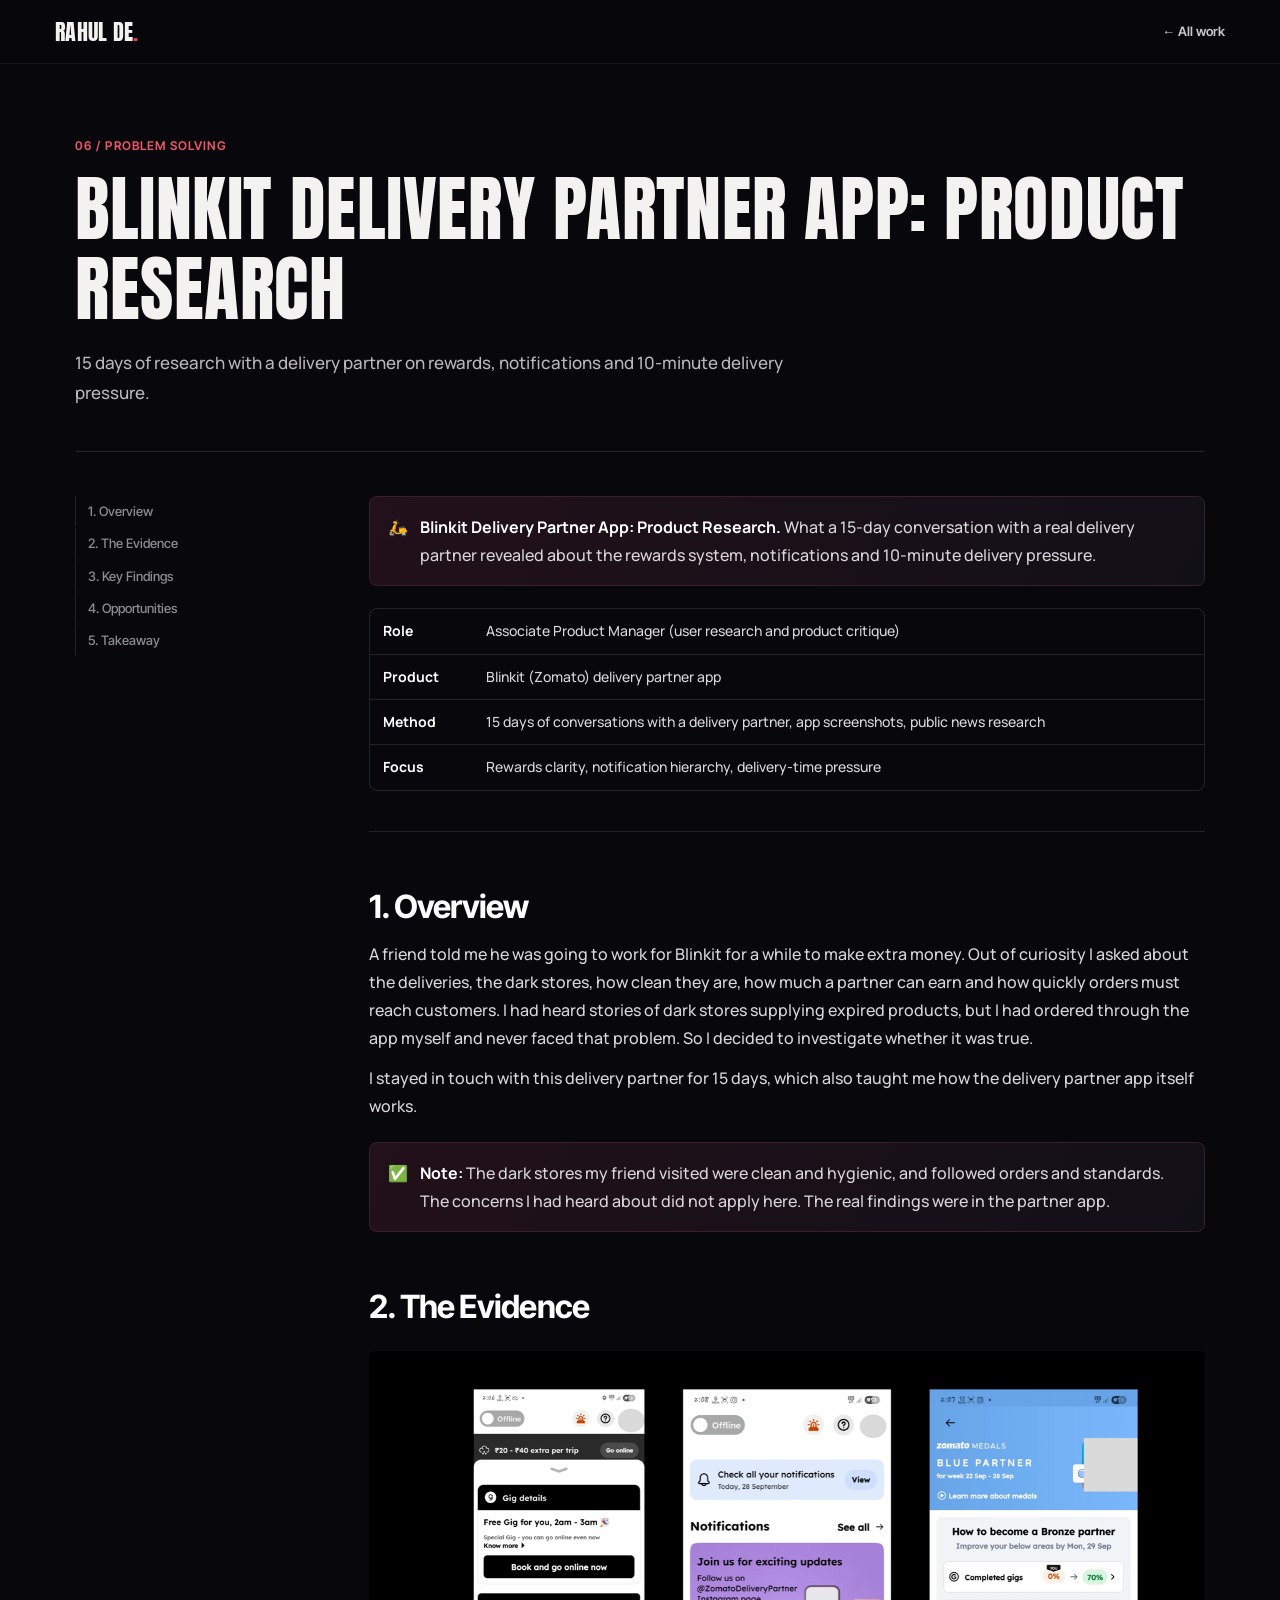
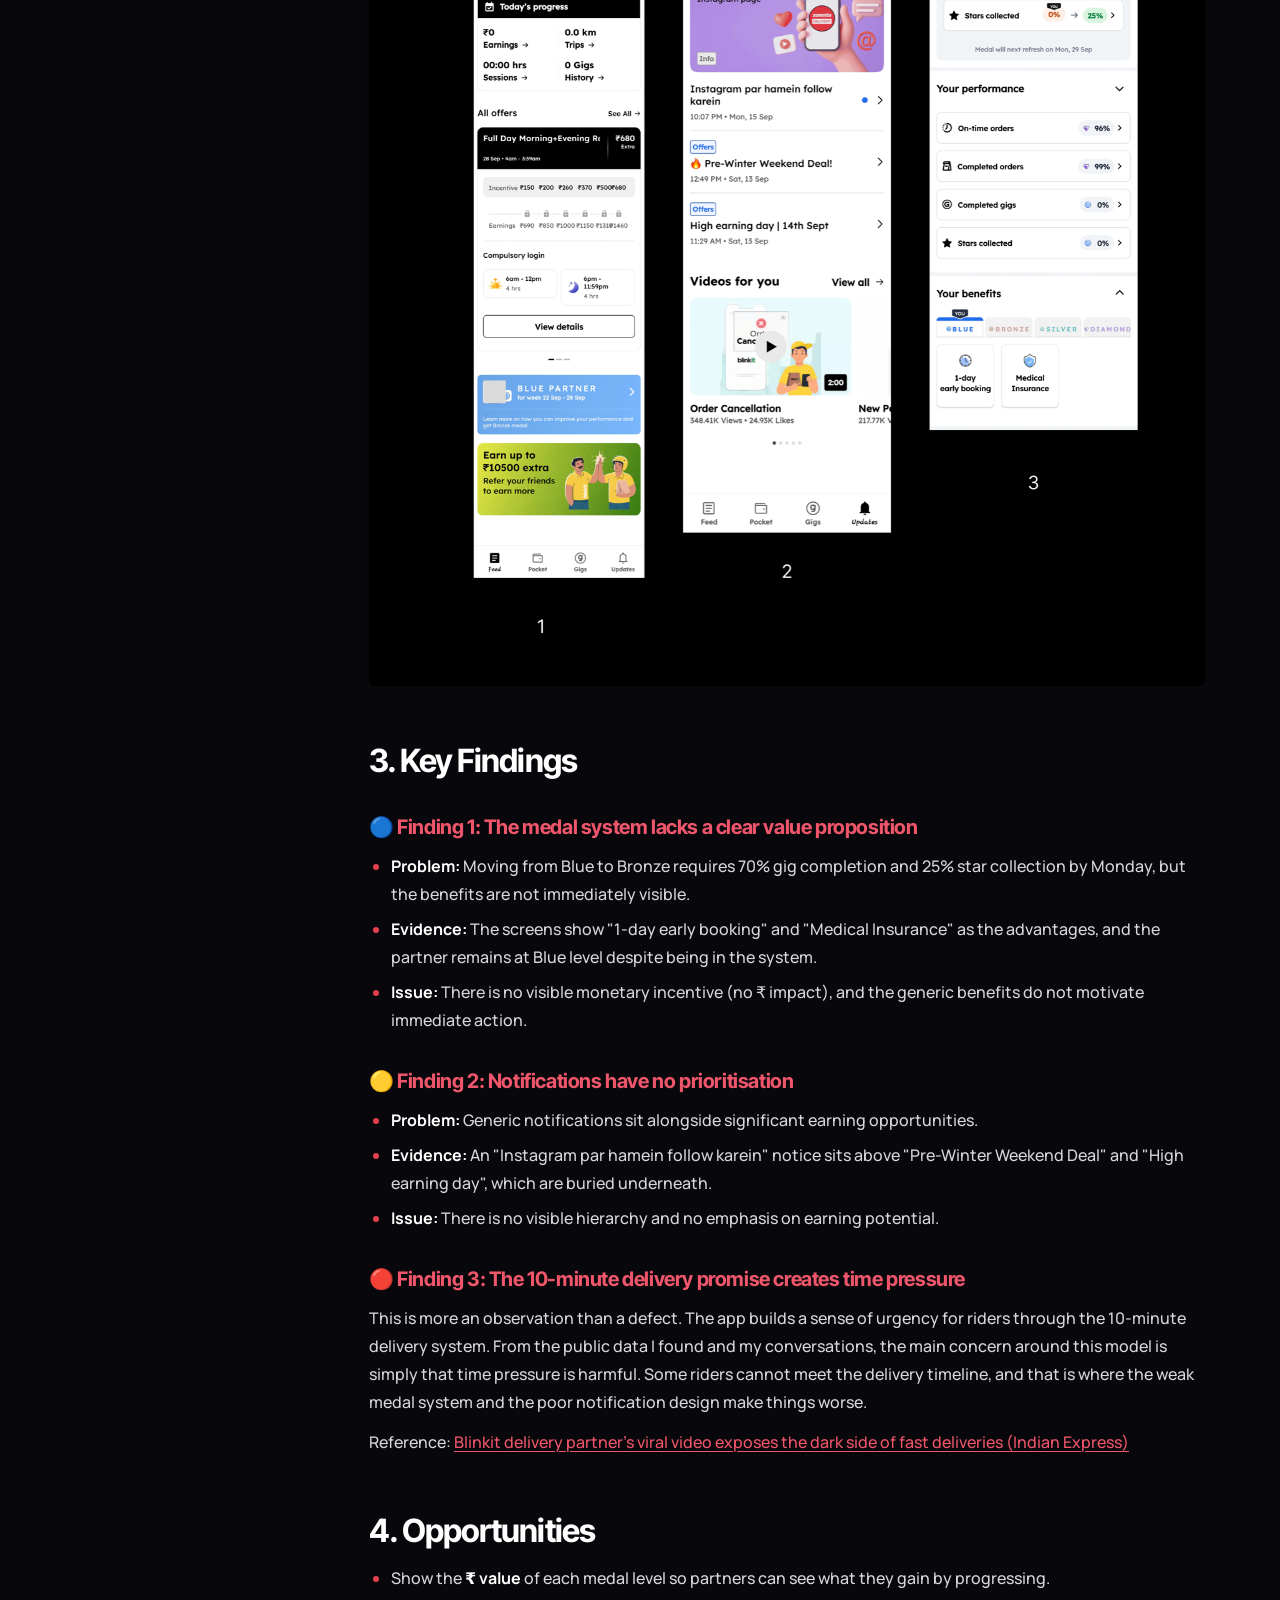
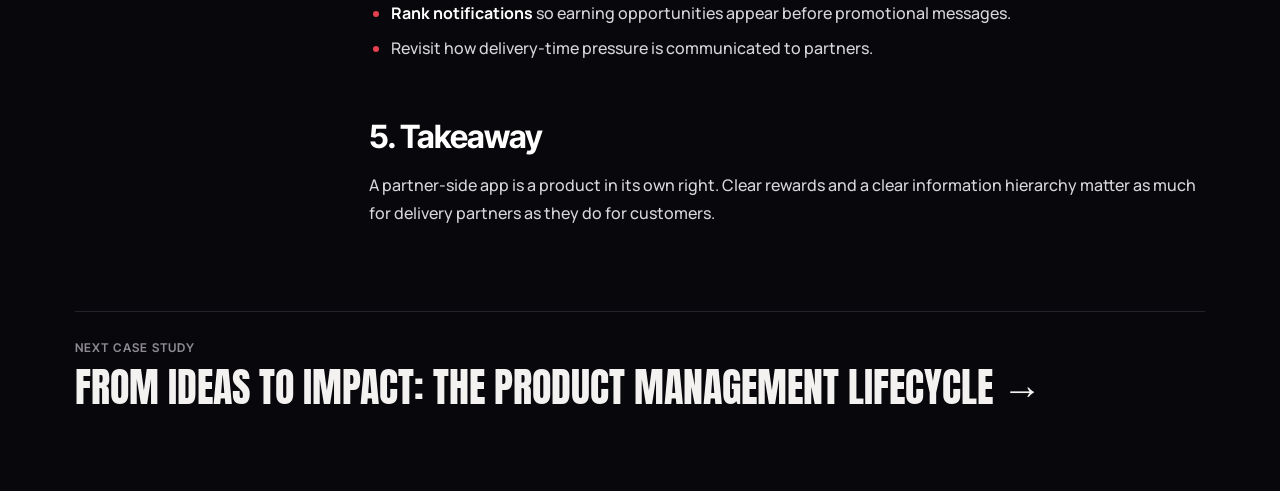
==== work/blinkit-research.html @ 93a2fd00 "Replace placeholder content with Rahul's real portfolio Adds his profile, skills, experience and pho" ====
<!doctype html>
<html lang="en"><head><meta charset="utf-8"><meta name="viewport" content="width=device-width,initial-scale=1">
<title>Blinkit Delivery Partner App: Product Research | Rahul De</title><meta name="description" content="15 days of research with a delivery partner on rewards, notifications and 10-minute delivery pressure."><meta name="theme-color" content="#08080c">
<link rel="icon" href="../assets/favicon.svg" type="image/svg+xml"><link rel="stylesheet" href="../case.css"></head>
<body>
<header class="ctop"><a class="clogo" href="../index.html">RAHUL DE<i>.</i></a><a class="cback" href="../index.html#work">← All work</a></header>
<main class="cwrap">
<div class="chead"><p class="ckick">06 / Problem Solving</p><h1>Blinkit Delivery Partner App: Product Research</h1><p class="cdesc">15 days of research with a delivery partner on rewards, notifications and 10-minute delivery pressure.</p></div>
<div class="cbody"><nav class="ctoc" aria-label="On this page"><a href="#s1">1. Overview</a><a href="#s2">2. The Evidence</a><a href="#s3">3. Key Findings</a><a href="#s4">4. Opportunities</a><a href="#s5">5. Takeaway</a></nav><article class="prose"><aside class="callout"><span>🛵</span><div><p><strong>Blinkit Delivery Partner App: Product Research.</strong> What a 15-day conversation with a real delivery partner revealed about the rewards system, notifications and 10-minute delivery pressure.</p></div></aside><div class="tw"><table><tr><td><strong>Role</strong></td><td>Associate Product Manager (user research and product critique)</td></tr><tr><td><strong>Product</strong></td><td>Blinkit (Zomato) delivery partner app</td></tr><tr><td><strong>Method</strong></td><td>15 days of conversations with a delivery partner, app screenshots, public news research</td></tr><tr><td><strong>Focus</strong></td><td>Rewards clarity, notification hierarchy, delivery-time pressure</td></tr></table></div><hr><h2 id="s1">1. Overview</h2><p>A friend told me he was going to work for Blinkit for a while to make extra money. Out of curiosity I asked about the deliveries, the dark stores, how clean they are, how much a partner can earn and how quickly orders must reach customers. I had heard stories of dark stores supplying expired products, but I had ordered through the app myself and never faced that problem. So I decided to investigate whether it was true.</p><p>I stayed in touch with this delivery partner for 15 days, which also taught me how the delivery partner app itself works.</p><aside class="callout"><span>✅</span><div><p><strong>Note:</strong> The dark stores my friend visited were clean and hygienic, and followed orders and standards. The concerns I had heard about did not apply here. The real findings were in the partner app.</p></div></aside><h2 id="s2">2. The Evidence</h2><figure><img src="../assets/case/blinkit-research/01.png" alt="Case study image" loading="lazy"></figure><h2 id="s3">3. Key Findings</h2><h3 id="s4">🔵 Finding 1: The medal system lacks a clear value proposition</h3><ul><li><strong>Problem:</strong> Moving from Blue to Bronze requires 70% gig completion and 25% star collection by Monday, but the benefits are not immediately visible.</li><li><strong>Evidence:</strong> The screens show &quot;1-day early booking&quot; and &quot;Medical Insurance&quot; as the advantages, and the partner remains at Blue level despite being in the system.</li><li><strong>Issue:</strong> There is no visible monetary incentive (no ₹ impact), and the generic benefits do not motivate immediate action.</li></ul><h3 id="s4">🟡 Finding 2: Notifications have no prioritisation</h3><ul><li><strong>Problem:</strong> Generic notifications sit alongside significant earning opportunities.</li><li><strong>Evidence:</strong> An &quot;Instagram par hamein follow karein&quot; notice sits above &quot;Pre-Winter Weekend Deal&quot; and &quot;High earning day&quot;, which are buried underneath.</li><li><strong>Issue:</strong> There is no visible hierarchy and no emphasis on earning potential.</li></ul><h3 id="s4">🔴 Finding 3: The 10-minute delivery promise creates time pressure</h3><p>This is more an observation than a defect. The app builds a sense of urgency for riders through the 10-minute delivery system. From the public data I found and my conversations, the main concern around this model is simply that time pressure is harmful. Some riders cannot meet the delivery timeline, and that is where the weak medal system and the poor notification design make things worse.</p><p>Reference: <a href="https://indianexpress.com/article/trending/trending-in-india/blinkit-delivery-partner-expose-dark-side-of-fast-deliveries-viral-video-10259596/" target="_blank" rel="noopener">Blinkit delivery partner&#x27;s viral video exposes the dark side of fast deliveries (Indian Express)</a></p><h2 id="s4">4. Opportunities</h2><ul><li>Show the <strong>₹ value</strong> of each medal level so partners can see what they gain by progressing.</li><li><strong>Rank notifications</strong> so earning opportunities appear before promotional messages.</li><li>Revisit how delivery-time pressure is communicated to partners.</li></ul><h2 id="s5">5. Takeaway</h2><p>A partner-side app is a product in its own right. Clear rewards and a clear information hierarchy matter as much for delivery partners as they do for customers.</p></article></div>
<nav class="cnext"><a href="pm-lifecycle.html"><small>Next case study</small><span>From Ideas to Impact: The Product Management Lifecycle →</span></a></nav>
</main>

</body></html>
---- case.css ----
@font-face{font-family:Anton;src:url(assets/fonts/anton-latin-400-normal.woff2) format("woff2");font-display:swap}
@font-face{font-family:"Inter Tight";src:url(assets/fonts/inter-tight-latin-wght-normal.woff2) format("woff2");font-weight:100 900;font-display:swap}
@font-face{font-family:Manrope;src:url(assets/fonts/manrope-latin-wght-normal.woff2) format("woff2");font-weight:200 800;font-display:swap}
:root{--bg:#08080c;--red:#e5404f;--pink:#f0566b;--ink:#f4f2f1;--mute:#b9b6bc;--dim:#8d8a91;--line:#23232b}
*{box-sizing:border-box;margin:0;padding:0}
html{background:var(--bg);scroll-behavior:smooth;scrollbar-color:#55535c var(--bg)}
body{background:var(--bg);color:var(--ink);font:500 16px/1.75 Manrope,system-ui,sans-serif;-webkit-font-smoothing:antialiased;overflow-x:clip}
a{color:inherit}
:focus-visible{outline:2px solid #2f8cff;outline-offset:3px}
.ctop{position:sticky;top:0;z-index:5;height:64px;padding:0 clamp(20px,4.3vw,66px);display:flex;align-items:center;justify-content:space-between;background:rgba(8,8,12,.86);backdrop-filter:blur(10px);border-bottom:1px solid #15151b}
.clogo{font:400 22px/1 Anton,sans-serif;letter-spacing:.012em;text-decoration:none}.clogo i{color:var(--red);font-style:normal}
.cback{font:600 13px/1 "Inter Tight",sans-serif;text-decoration:none;color:#c9c6cc}.cback:hover{color:var(--pink)}
.cwrap{max-width:1240px;margin:auto;padding:0 clamp(20px,4.3vw,66px) 80px}
.chead{padding:72px 0 44px;border-bottom:1px solid var(--line)}
.ckick{font:600 12px/1.6 "Inter Tight",sans-serif;letter-spacing:.09em;text-transform:uppercase;color:var(--pink)}
.chead h1{margin-top:14px;max-width:18em;font:400 clamp(38px,5.6vw,72px)/1.12 Anton,sans-serif;letter-spacing:.008em;text-transform:uppercase}
.cdesc{margin-top:18px;max-width:46em;color:var(--mute);font-size:17px}
.cbody{display:grid;grid-template-columns:230px minmax(0,1fr);gap:64px;margin-top:44px}
.ctoc{position:sticky;top:96px;align-self:start;max-height:calc(100vh - 120px);overflow:auto;display:flex;flex-direction:column;gap:2px;scrollbar-width:thin}
.ctoc:empty{display:none}.ctoc:empty + .prose{grid-column:1 / -1;max-width:820px}
.ctoc a{padding:6px 0 6px 12px;border-left:1px solid var(--line);font:500 13px/1.4 "Inter Tight",sans-serif;color:var(--dim);text-decoration:none}.ctoc a:hover{color:var(--ink);border-color:var(--red)}
.prose{min-width:0;color:#d8d6da}
.prose>:first-child{margin-top:0}
.prose h2{margin:56px 0 14px;scroll-margin-top:84px;font:700 32px/1.2 "Inter Tight",sans-serif;letter-spacing:-.03em;color:#fff}
.prose h3{margin:34px 0 10px;scroll-margin-top:84px;font:700 20px/1.3 "Inter Tight",sans-serif;letter-spacing:-.02em;color:var(--pink)}
.prose p{margin:12px 0}.prose strong{color:#fff}
.prose a{color:var(--pink);text-underline-offset:3px;overflow-wrap:anywhere}
.prose ul,.prose ol{margin:12px 0;padding-left:22px}.prose li{margin:7px 0}.prose li::marker{color:var(--red)}
.prose hr{margin:40px 0;border:0;border-top:1px solid var(--line)}
.prose blockquote{margin:22px 0;padding:6px 0 6px 18px;border-left:3px solid var(--red);font-size:19px;color:#fff}
.prose code{padding:1px 6px;border-radius:4px;background:#1a1a22;font-size:.9em}
.prose pre{margin:20px 0;padding:18px;border-radius:8px;background:#101016;overflow:auto}
.prose pre.mermaid{display:flex;justify-content:center;background:#0f0f15;border:1px solid var(--line);color:#101016;font-size:0}
.prose pre.mermaid[data-processed]{color:inherit;font-size:16px}
.prose pre.mermaid svg{max-width:100%;height:auto}
.prose figure{margin:24px 0}.prose img{display:block;max-width:100%;height:auto;margin:auto;border-radius:6px;background:#fff}
.prose figcaption{margin-top:8px;text-align:center;font-size:13px;color:var(--dim)}
.prose details{margin:16px 0;padding:12px 16px;border:1px solid var(--line);border-radius:8px}.prose summary{cursor:pointer;font-weight:700}
.callout{display:flex;gap:12px;margin:22px 0;padding:16px 18px;border:1px solid #3a2028;border-radius:8px;background:linear-gradient(120deg,#22101a,#121017)}
.callout>span:empty{display:none}.callout>div{min-width:0}.callout p{margin:6px 0}.callout p:first-child{margin-top:0}.callout p:last-child{margin-bottom:0}
.cols{display:grid;grid-auto-flow:column;grid-auto-columns:minmax(0,1fr);gap:28px;margin:20px 0}.cols>div>:first-child{margin-top:0}
.tw{margin:20px 0;overflow-x:auto;border:1px solid var(--line);border-radius:8px}
.prose table{width:100%;min-width:560px;border-collapse:collapse;font-size:14px;line-height:1.6}
.prose th,.prose td{padding:11px 13px;text-align:left;vertical-align:top;border-bottom:1px solid var(--line)}
.prose th{background:#14141b;color:#fff;font-family:"Inter Tight",sans-serif}.prose tr:last-child td{border-bottom:0}
.cnext{margin-top:72px;border-top:1px solid var(--line);padding-top:26px}
.cnext a{display:block;text-decoration:none}.cnext small{display:block;font:600 12px/1.6 "Inter Tight",sans-serif;letter-spacing:.09em;text-transform:uppercase;color:var(--dim)}
.cnext span{display:block;margin-top:6px;font:400 clamp(24px,3.4vw,40px)/1.2 Anton,sans-serif;text-transform:uppercase}.cnext a:hover span{color:var(--pink)}
@media (max-width:860px){.cbody{grid-template-columns:1fr;gap:28px}.ctoc{position:static;max-height:220px}.cols{grid-auto-flow:row}.chead{padding-top:44px}}
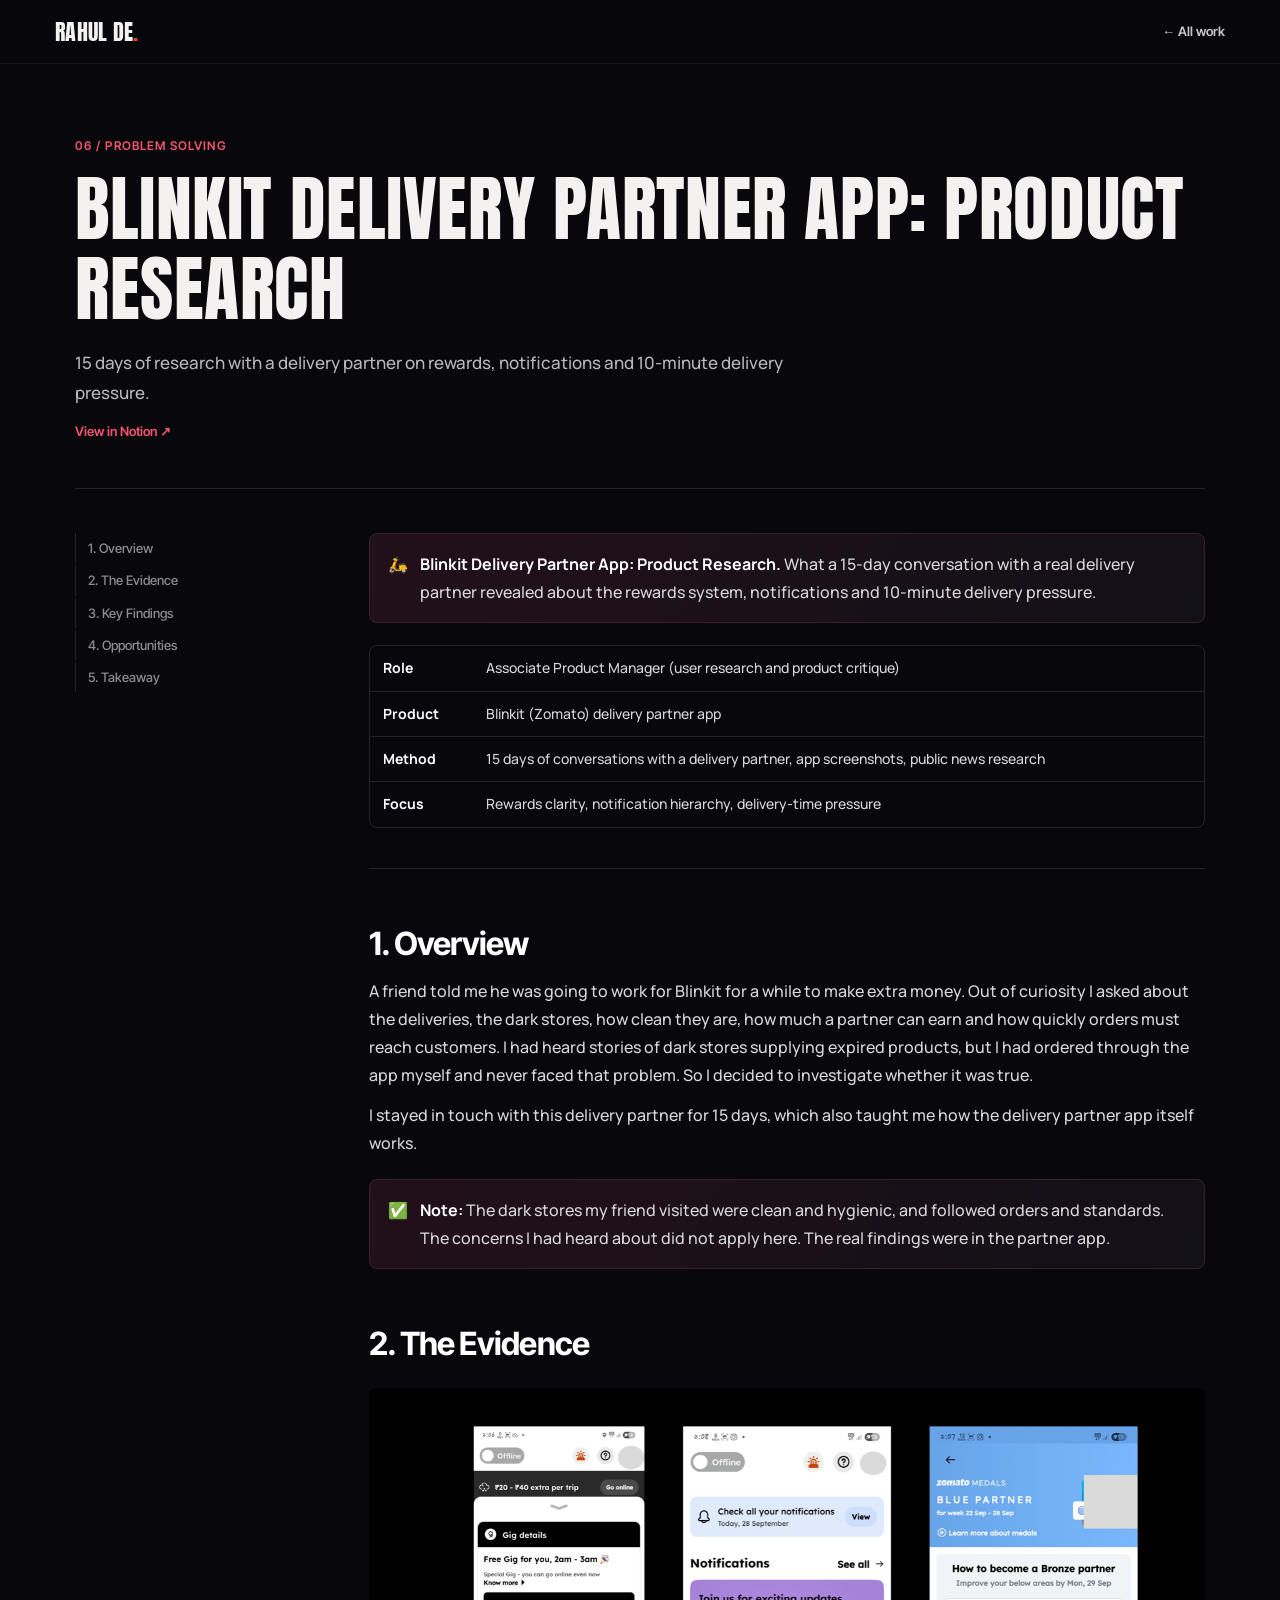
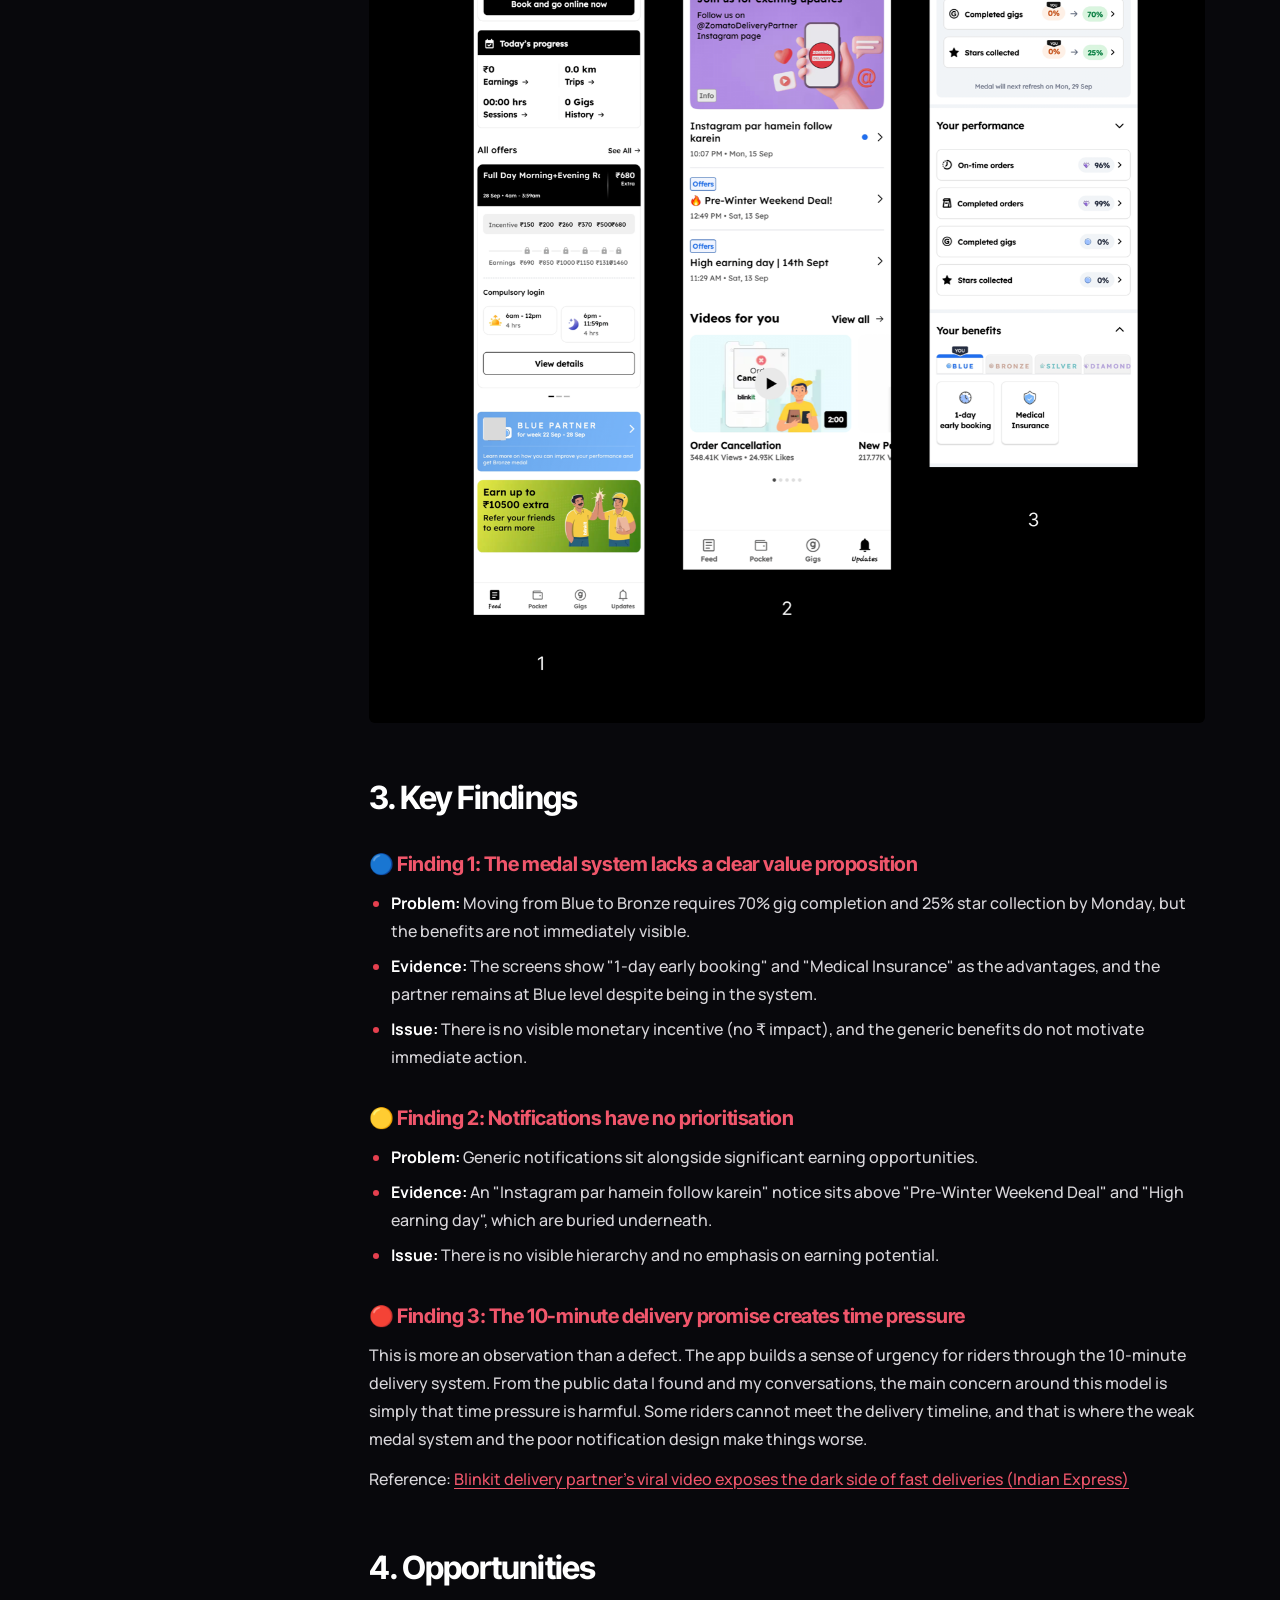
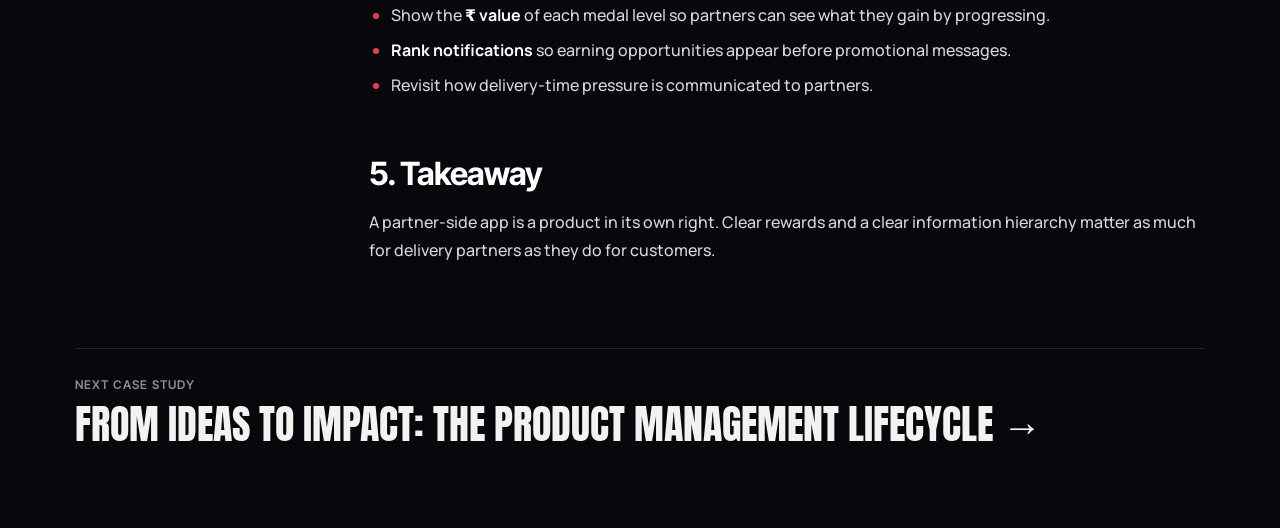
==== commit 486b3714: "Link the site to the Notion portfolio Adds Notion to the contact list and footer, and a View in Noti" ====
--- a/work/blinkit-research.html
+++ b/work/blinkit-research.html
@@ -5,7 +5,7 @@
 <body>
 <header class="ctop"><a class="clogo" href="../index.html">RAHUL DE<i>.</i></a><a class="cback" href="../index.html#work">← All work</a></header>
 <main class="cwrap">
-<div class="chead"><p class="ckick">06 / Problem Solving</p><h1>Blinkit Delivery Partner App: Product Research</h1><p class="cdesc">15 days of research with a delivery partner on rewards, notifications and 10-minute delivery pressure.</p></div>
+<div class="chead"><p class="ckick">06 / Problem Solving</p><h1>Blinkit Delivery Partner App: Product Research</h1><p class="cdesc">15 days of research with a delivery partner on rewards, notifications and 10-minute delivery pressure.</p><a class="cnotion" href="https://grape-frog-a9c.notion.site/28663e415d388004bd39c5e700aae894" target="_blank" rel="noopener">View in Notion ↗</a></div>
 <div class="cbody"><nav class="ctoc" aria-label="On this page"><a href="#s1">1. Overview</a><a href="#s2">2. The Evidence</a><a href="#s3">3. Key Findings</a><a href="#s4">4. Opportunities</a><a href="#s5">5. Takeaway</a></nav><article class="prose"><aside class="callout"><span>🛵</span><div><p><strong>Blinkit Delivery Partner App: Product Research.</strong> What a 15-day conversation with a real delivery partner revealed about the rewards system, notifications and 10-minute delivery pressure.</p></div></aside><div class="tw"><table><tr><td><strong>Role</strong></td><td>Associate Product Manager (user research and product critique)</td></tr><tr><td><strong>Product</strong></td><td>Blinkit (Zomato) delivery partner app</td></tr><tr><td><strong>Method</strong></td><td>15 days of conversations with a delivery partner, app screenshots, public news research</td></tr><tr><td><strong>Focus</strong></td><td>Rewards clarity, notification hierarchy, delivery-time pressure</td></tr></table></div><hr><h2 id="s1">1. Overview</h2><p>A friend told me he was going to work for Blinkit for a while to make extra money. Out of curiosity I asked about the deliveries, the dark stores, how clean they are, how much a partner can earn and how quickly orders must reach customers. I had heard stories of dark stores supplying expired products, but I had ordered through the app myself and never faced that problem. So I decided to investigate whether it was true.</p><p>I stayed in touch with this delivery partner for 15 days, which also taught me how the delivery partner app itself works.</p><aside class="callout"><span>✅</span><div><p><strong>Note:</strong> The dark stores my friend visited were clean and hygienic, and followed orders and standards. The concerns I had heard about did not apply here. The real findings were in the partner app.</p></div></aside><h2 id="s2">2. The Evidence</h2><figure><img src="../assets/case/blinkit-research/01.png" alt="Case study image" loading="lazy"></figure><h2 id="s3">3. Key Findings</h2><h3 id="s4">🔵 Finding 1: The medal system lacks a clear value proposition</h3><ul><li><strong>Problem:</strong> Moving from Blue to Bronze requires 70% gig completion and 25% star collection by Monday, but the benefits are not immediately visible.</li><li><strong>Evidence:</strong> The screens show &quot;1-day early booking&quot; and &quot;Medical Insurance&quot; as the advantages, and the partner remains at Blue level despite being in the system.</li><li><strong>Issue:</strong> There is no visible monetary incentive (no ₹ impact), and the generic benefits do not motivate immediate action.</li></ul><h3 id="s4">🟡 Finding 2: Notifications have no prioritisation</h3><ul><li><strong>Problem:</strong> Generic notifications sit alongside significant earning opportunities.</li><li><strong>Evidence:</strong> An &quot;Instagram par hamein follow karein&quot; notice sits above &quot;Pre-Winter Weekend Deal&quot; and &quot;High earning day&quot;, which are buried underneath.</li><li><strong>Issue:</strong> There is no visible hierarchy and no emphasis on earning potential.</li></ul><h3 id="s4">🔴 Finding 3: The 10-minute delivery promise creates time pressure</h3><p>This is more an observation than a defect. The app builds a sense of urgency for riders through the 10-minute delivery system. From the public data I found and my conversations, the main concern around this model is simply that time pressure is harmful. Some riders cannot meet the delivery timeline, and that is where the weak medal system and the poor notification design make things worse.</p><p>Reference: <a href="https://indianexpress.com/article/trending/trending-in-india/blinkit-delivery-partner-expose-dark-side-of-fast-deliveries-viral-video-10259596/" target="_blank" rel="noopener">Blinkit delivery partner&#x27;s viral video exposes the dark side of fast deliveries (Indian Express)</a></p><h2 id="s4">4. Opportunities</h2><ul><li>Show the <strong>₹ value</strong> of each medal level so partners can see what they gain by progressing.</li><li><strong>Rank notifications</strong> so earning opportunities appear before promotional messages.</li><li>Revisit how delivery-time pressure is communicated to partners.</li></ul><h2 id="s5">5. Takeaway</h2><p>A partner-side app is a product in its own right. Clear rewards and a clear information hierarchy matter as much for delivery partners as they do for customers.</p></article></div>
 <nav class="cnext"><a href="pm-lifecycle.html"><small>Next case study</small><span>From Ideas to Impact: The Product Management Lifecycle →</span></a></nav>
 </main>
--- a/case.css
+++ b/case.css
@@ -14,6 +14,7 @@
 .chead{padding:72px 0 44px;border-bottom:1px solid var(--line)}
 .ckick{font:600 12px/1.6 "Inter Tight",sans-serif;letter-spacing:.09em;text-transform:uppercase;color:var(--pink)}
 .chead h1{margin-top:14px;max-width:18em;font:400 clamp(38px,5.6vw,72px)/1.12 Anton,sans-serif;letter-spacing:.008em;text-transform:uppercase}
+.cnotion{display:inline-block;margin-top:18px;font:600 13px/1 "Inter Tight",sans-serif;color:var(--pink);text-decoration:none}.cnotion:hover{text-decoration:underline}
 .cdesc{margin-top:18px;max-width:46em;color:var(--mute);font-size:17px}
 .cbody{display:grid;grid-template-columns:230px minmax(0,1fr);gap:64px;margin-top:44px}
 .ctoc{position:sticky;top:96px;align-self:start;max-height:calc(100vh - 120px);overflow:auto;display:flex;flex-direction:column;gap:2px;scrollbar-width:thin}
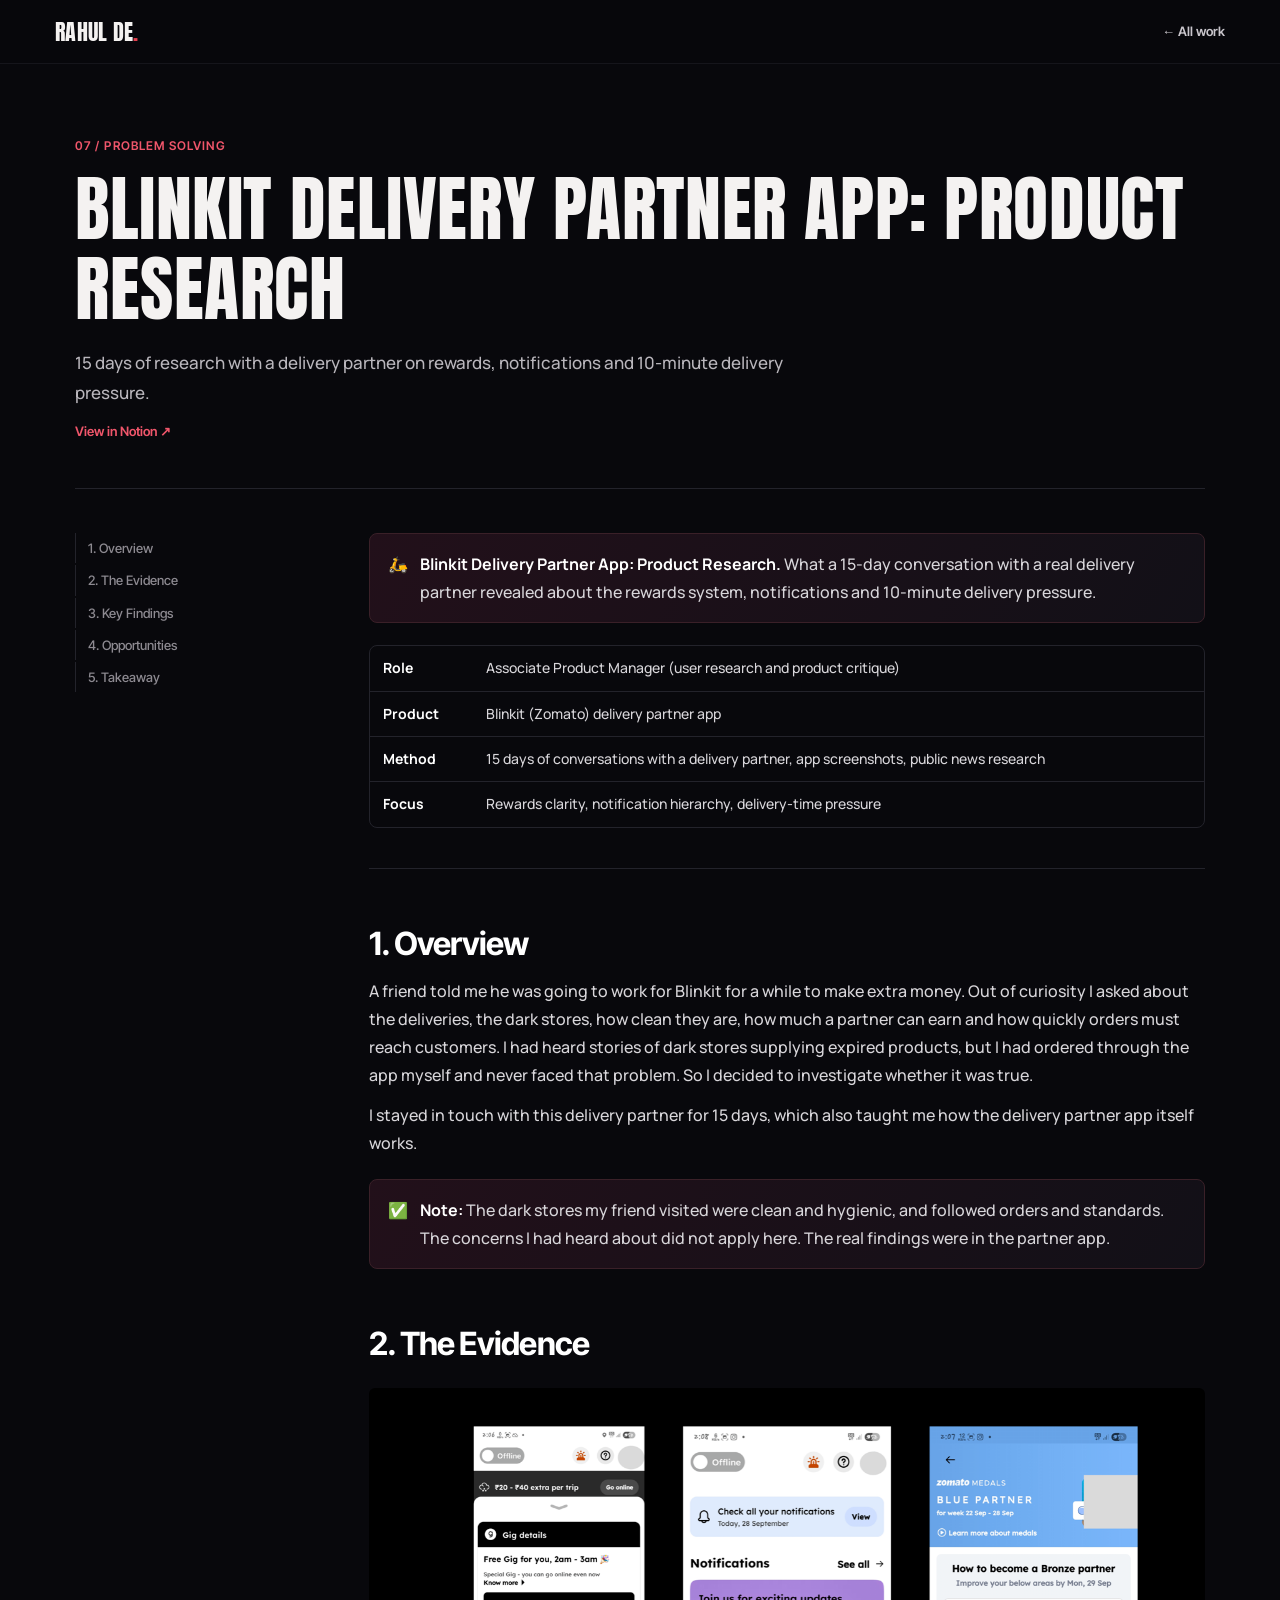
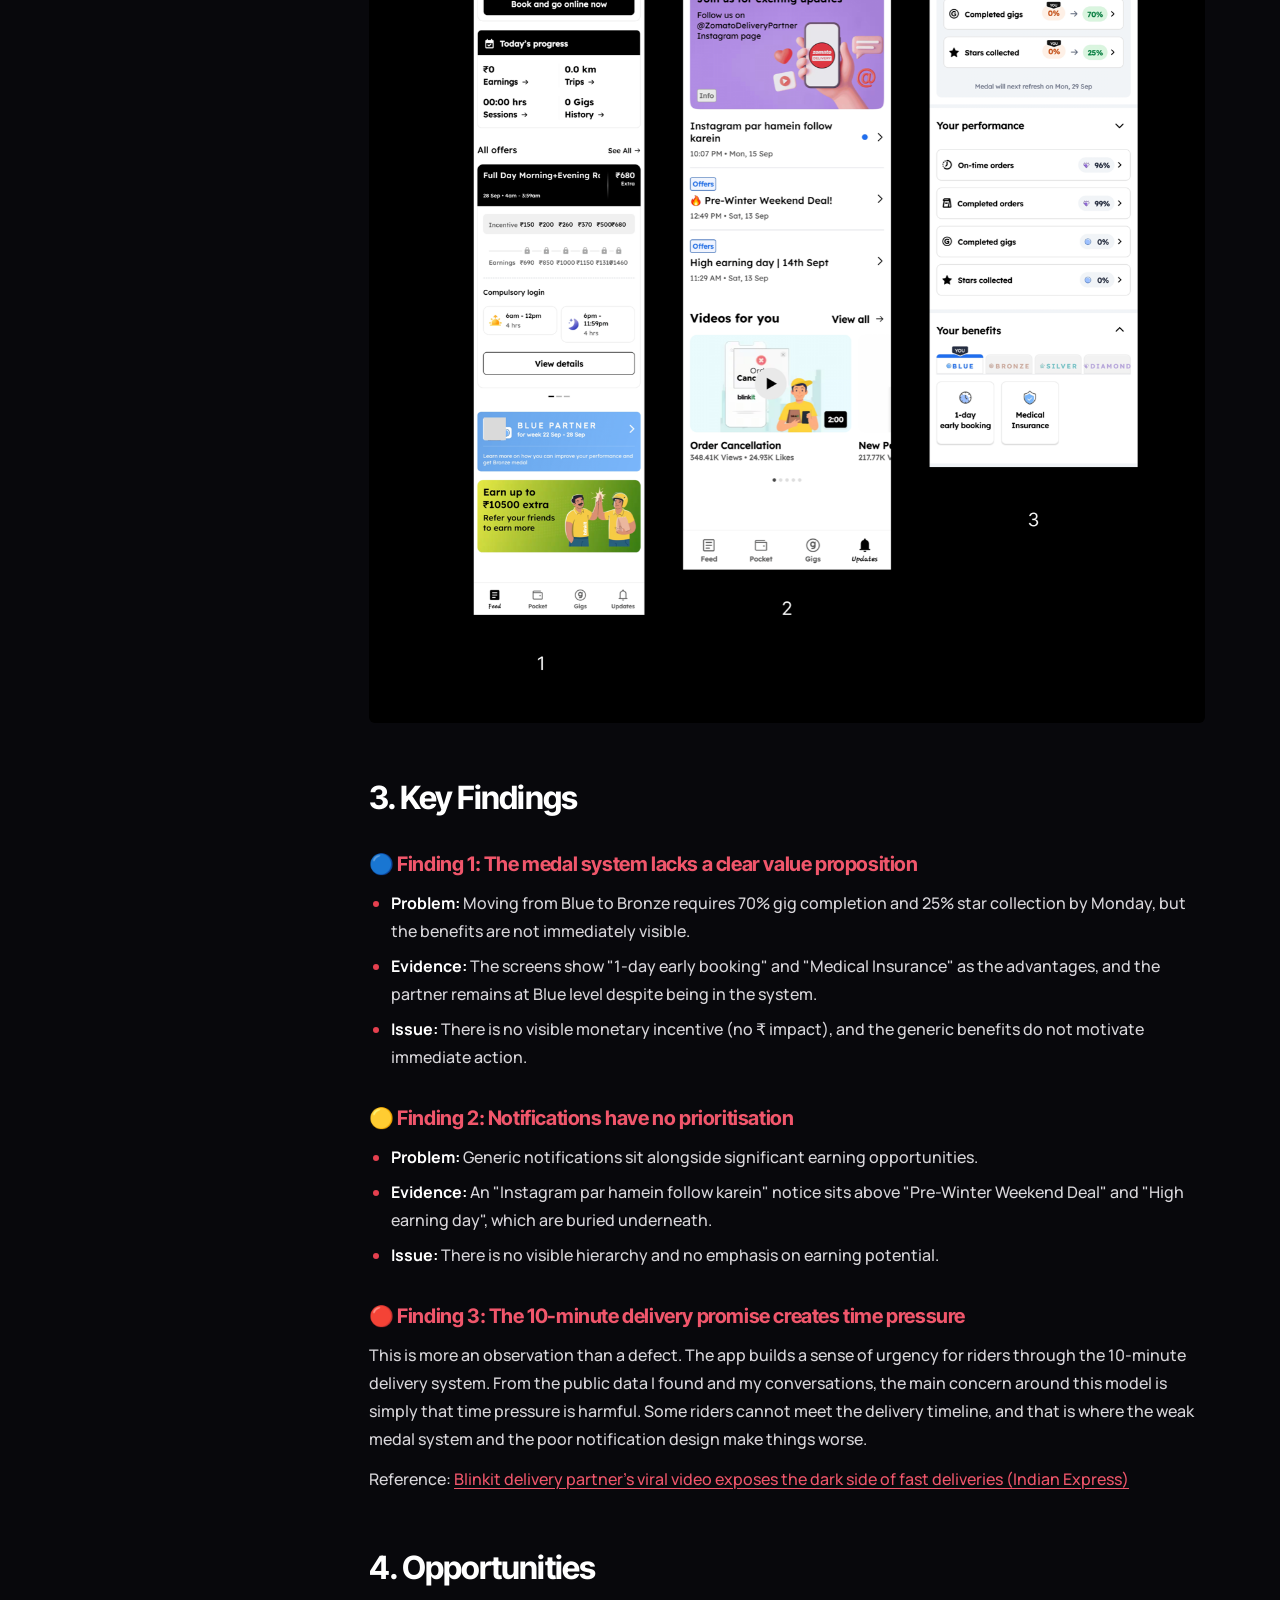
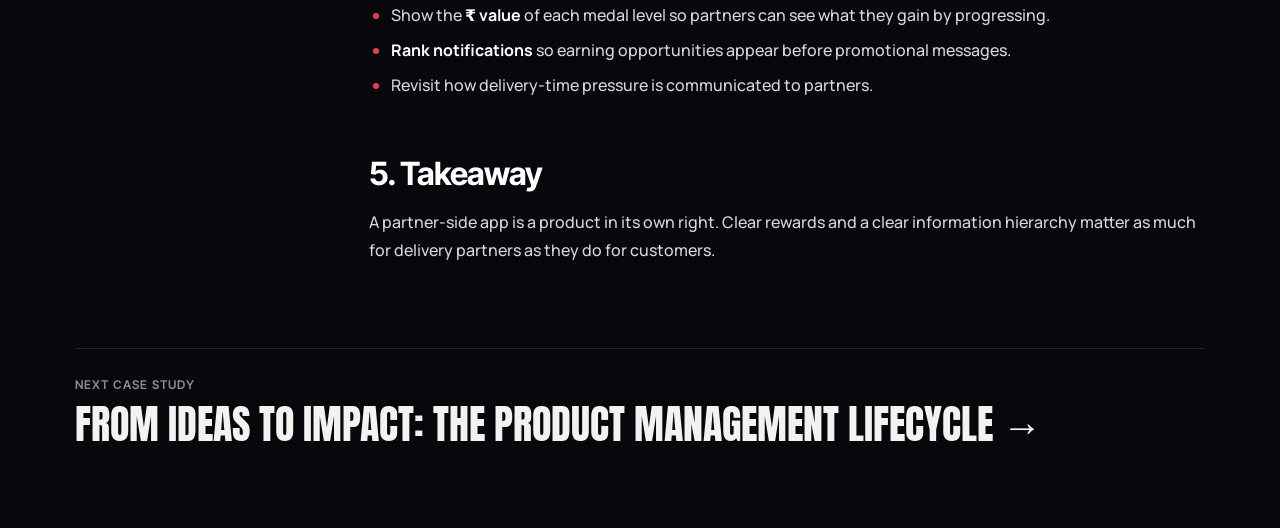
==== commit bce9494f: "List newest case study first: Gatepass is now 01 Co-Authored-By: Claude Opus 5.5 <noreply@anthropic." ====
--- a/work/blinkit-research.html
+++ b/work/blinkit-research.html
@@ -5,7 +5,7 @@
 <body>
 <header class="ctop"><a class="clogo" href="../index.html">RAHUL DE<i>.</i></a><a class="cback" href="../index.html#work">← All work</a></header>
 <main class="cwrap">
-<div class="chead"><p class="ckick">06 / Problem Solving</p><h1>Blinkit Delivery Partner App: Product Research</h1><p class="cdesc">15 days of research with a delivery partner on rewards, notifications and 10-minute delivery pressure.</p><a class="cnotion" href="https://grape-frog-a9c.notion.site/28663e415d388004bd39c5e700aae894" target="_blank" rel="noopener">View in Notion ↗</a></div>
+<div class="chead"><p class="ckick">07 / Problem Solving</p><h1>Blinkit Delivery Partner App: Product Research</h1><p class="cdesc">15 days of research with a delivery partner on rewards, notifications and 10-minute delivery pressure.</p><a class="cnotion" href="https://grape-frog-a9c.notion.site/28663e415d388004bd39c5e700aae894" target="_blank" rel="noopener">View in Notion ↗</a></div>
 <div class="cbody"><nav class="ctoc" aria-label="On this page"><a href="#s1">1. Overview</a><a href="#s2">2. The Evidence</a><a href="#s3">3. Key Findings</a><a href="#s4">4. Opportunities</a><a href="#s5">5. Takeaway</a></nav><article class="prose"><aside class="callout"><span>🛵</span><div><p><strong>Blinkit Delivery Partner App: Product Research.</strong> What a 15-day conversation with a real delivery partner revealed about the rewards system, notifications and 10-minute delivery pressure.</p></div></aside><div class="tw"><table><tr><td><strong>Role</strong></td><td>Associate Product Manager (user research and product critique)</td></tr><tr><td><strong>Product</strong></td><td>Blinkit (Zomato) delivery partner app</td></tr><tr><td><strong>Method</strong></td><td>15 days of conversations with a delivery partner, app screenshots, public news research</td></tr><tr><td><strong>Focus</strong></td><td>Rewards clarity, notification hierarchy, delivery-time pressure</td></tr></table></div><hr><h2 id="s1">1. Overview</h2><p>A friend told me he was going to work for Blinkit for a while to make extra money. Out of curiosity I asked about the deliveries, the dark stores, how clean they are, how much a partner can earn and how quickly orders must reach customers. I had heard stories of dark stores supplying expired products, but I had ordered through the app myself and never faced that problem. So I decided to investigate whether it was true.</p><p>I stayed in touch with this delivery partner for 15 days, which also taught me how the delivery partner app itself works.</p><aside class="callout"><span>✅</span><div><p><strong>Note:</strong> The dark stores my friend visited were clean and hygienic, and followed orders and standards. The concerns I had heard about did not apply here. The real findings were in the partner app.</p></div></aside><h2 id="s2">2. The Evidence</h2><figure><img src="../assets/case/blinkit-research/01.png" alt="Case study image" loading="lazy"></figure><h2 id="s3">3. Key Findings</h2><h3 id="s4">🔵 Finding 1: The medal system lacks a clear value proposition</h3><ul><li><strong>Problem:</strong> Moving from Blue to Bronze requires 70% gig completion and 25% star collection by Monday, but the benefits are not immediately visible.</li><li><strong>Evidence:</strong> The screens show &quot;1-day early booking&quot; and &quot;Medical Insurance&quot; as the advantages, and the partner remains at Blue level despite being in the system.</li><li><strong>Issue:</strong> There is no visible monetary incentive (no ₹ impact), and the generic benefits do not motivate immediate action.</li></ul><h3 id="s4">🟡 Finding 2: Notifications have no prioritisation</h3><ul><li><strong>Problem:</strong> Generic notifications sit alongside significant earning opportunities.</li><li><strong>Evidence:</strong> An &quot;Instagram par hamein follow karein&quot; notice sits above &quot;Pre-Winter Weekend Deal&quot; and &quot;High earning day&quot;, which are buried underneath.</li><li><strong>Issue:</strong> There is no visible hierarchy and no emphasis on earning potential.</li></ul><h3 id="s4">🔴 Finding 3: The 10-minute delivery promise creates time pressure</h3><p>This is more an observation than a defect. The app builds a sense of urgency for riders through the 10-minute delivery system. From the public data I found and my conversations, the main concern around this model is simply that time pressure is harmful. Some riders cannot meet the delivery timeline, and that is where the weak medal system and the poor notification design make things worse.</p><p>Reference: <a href="https://indianexpress.com/article/trending/trending-in-india/blinkit-delivery-partner-expose-dark-side-of-fast-deliveries-viral-video-10259596/" target="_blank" rel="noopener">Blinkit delivery partner&#x27;s viral video exposes the dark side of fast deliveries (Indian Express)</a></p><h2 id="s4">4. Opportunities</h2><ul><li>Show the <strong>₹ value</strong> of each medal level so partners can see what they gain by progressing.</li><li><strong>Rank notifications</strong> so earning opportunities appear before promotional messages.</li><li>Revisit how delivery-time pressure is communicated to partners.</li></ul><h2 id="s5">5. Takeaway</h2><p>A partner-side app is a product in its own right. Clear rewards and a clear information hierarchy matter as much for delivery partners as they do for customers.</p></article></div>
 <nav class="cnext"><a href="pm-lifecycle.html"><small>Next case study</small><span>From Ideas to Impact: The Product Management Lifecycle →</span></a></nav>
 </main>
